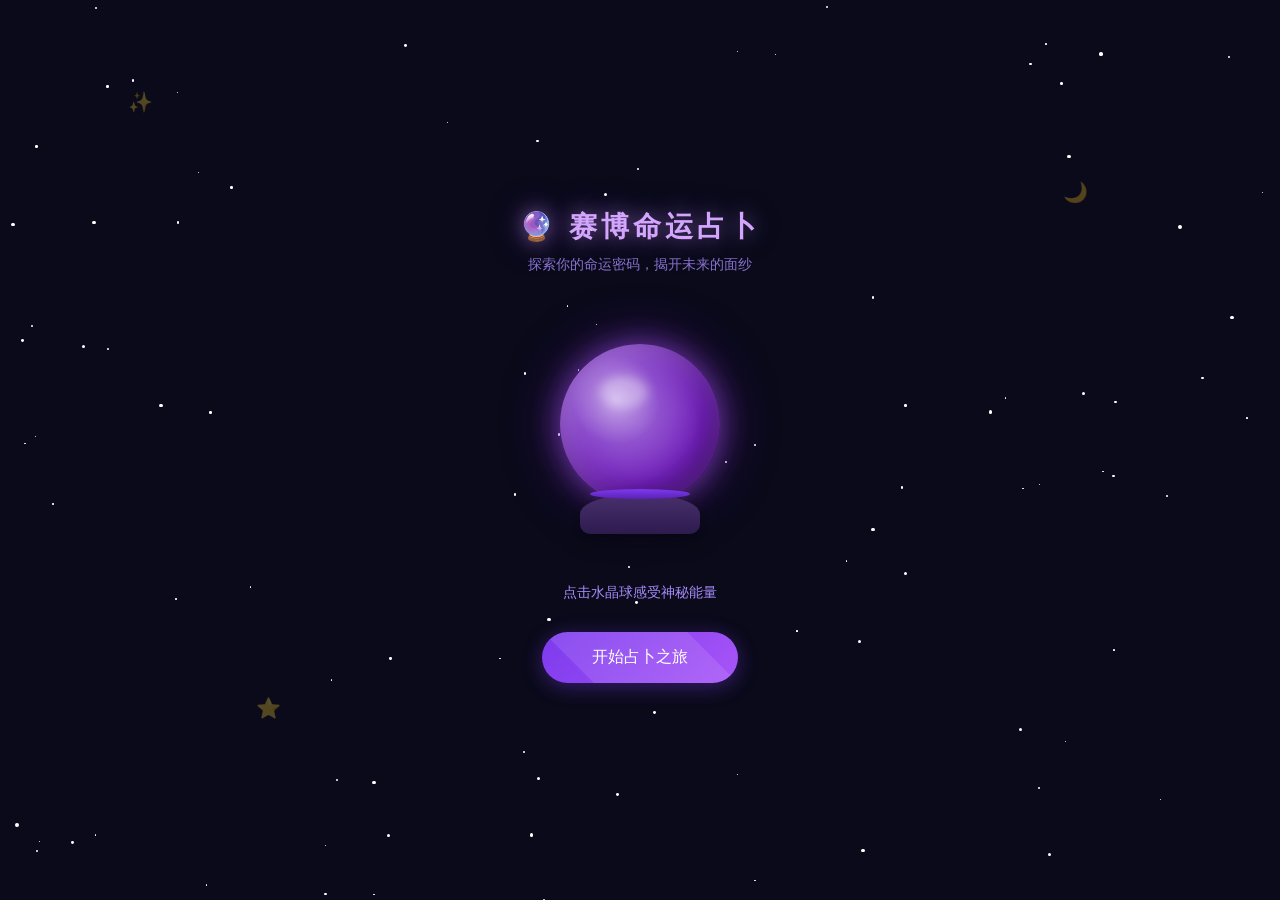
==== app.html @ 17d62764 "news.html重命名index.html，H5占卜改为app.html" ====
<!DOCTYPE html>
<html lang="zh-CN">
<head>
    <meta charset="UTF-8">
    <meta name="viewport" content="width=device-width, initial-scale=1.0, maximum-scale=1.0, user-scalable=no">
    <title>🔮 赛博命运占卜</title>
    <!-- 引入外部样式表 -->
    <link rel="stylesheet" href="css/style.css">
</head>
<body>

    <!-- ==================== 星空背景 ==================== -->
    <div class="stars" id="stars"></div>

    <!-- ==================== 加载遮罩层 ==================== -->
    <div class="loading" id="loading">
        <div class="spinner"></div>
        <div class="loading-text" id="loadingText">正在连接神秘力量...</div>
    </div>

    <!-- ==================== 第1页：欢迎页 ==================== -->
    <div class="page active" id="page1">
        <div class="decoration" style="top: 10%; left: 10%;">✨</div>
        <div class="decoration" style="top: 20%; right: 15%; animation-delay: 1s;">🌙</div>
        <div class="decoration" style="bottom: 20%; left: 20%; animation-delay: 2s;">⭐</div>

        <h1>🔮 赛博命运占卜</h1>
        <p class="subtitle">探索你的命运密码，揭开未来的面纱</p>

        <!-- 水晶球交互区域 -->
        <div class="crystal-ball-container" onclick="createParticles(event)">
            <div class="crystal-ball"></div>
            <div class="crystal-stand"></div>
        </div>

        <p style="color: #a78bfa; margin: 20px 0; font-size: 14px;">点击水晶球感受神秘能量</p>

        <button class="btn" onclick="goToPage(2)">开始占卜之旅</button>
    </div>

    <!-- ==================== 第2页：输入姓名 ==================== -->
    <div class="page" id="page2">
        <h2>告诉我你的名字</h2>
        <p class="subtitle">让星辰记住你的气息</p>

        <div style="font-size: 50px; margin: 20px 0;">🌟</div>

        <input type="text" class="input-field" id="userName" placeholder="输入你的名字..." maxlength="10">

        <button class="btn" onclick="saveName()">继续</button>
        <button class="btn btn-secondary" onclick="goToPage(1)">返回</button>
    </div>

    <!-- ==================== 第3页：选择星座 ==================== -->
    <div class="page" id="page3">
        <h2>选择你的星座</h2>
        <p class="subtitle">星辰会指引你的命运</p>

        <div class="zodiac-grid" id="zodiacGrid">
            <div class="zodiac-item" onclick="selectZodiac(this, '白羊座', '♈')">
                <span class="zodiac-emoji">♈</span>
                <span class="zodiac-name">白羊座</span>
            </div>
            <div class="zodiac-item" onclick="selectZodiac(this, '金牛座', '♉')">
                <span class="zodiac-emoji">♉</span>
                <span class="zodiac-name">金牛座</span>
            </div>
            <div class="zodiac-item" onclick="selectZodiac(this, '双子座', '♊')">
                <span class="zodiac-emoji">♊</span>
                <span class="zodiac-name">双子座</span>
            </div>
            <div class="zodiac-item" onclick="selectZodiac(this, '巨蟹座', '♋')">
                <span class="zodiac-emoji">♋</span>
                <span class="zodiac-name">巨蟹座</span>
            </div>
            <div class="zodiac-item" onclick="selectZodiac(this, '狮子座', '♌')">
                <span class="zodiac-emoji">♌</span>
                <span class="zodiac-name">狮子座</span>
            </div>
            <div class="zodiac-item" onclick="selectZodiac(this, '处女座', '♍')">
                <span class="zodiac-emoji">♍</span>
                <span class="zodiac-name">处女座</span>
            </div>
            <div class="zodiac-item" onclick="selectZodiac(this, '天秤座', '♎')">
                <span class="zodiac-emoji">♎</span>
                <span class="zodiac-name">天秤座</span>
            </div>
            <div class="zodiac-item" onclick="selectZodiac(this, '天蝎座', '♏')">
                <span class="zodiac-emoji">♏</span>
                <span class="zodiac-name">天蝎座</span>
            </div>
            <div class="zodiac-item" onclick="selectZodiac(this, '射手座', '♐')">
                <span class="zodiac-emoji">♐</span>
                <span class="zodiac-name">射手座</span>
            </div>
            <div class="zodiac-item" onclick="selectZodiac(this, '摩羯座', '♑')">
                <span class="zodiac-emoji">♑</span>
                <span class="zodiac-name">摩羯座</span>
            </div>
            <div class="zodiac-item" onclick="selectZodiac(this, '水瓶座', '♒')">
                <span class="zodiac-emoji">♒</span>
                <span class="zodiac-name">水瓶座</span>
            </div>
            <div class="zodiac-item" onclick="selectZodiac(this, '双鱼座', '♓')">
                <span class="zodiac-emoji">♓</span>
                <span class="zodiac-name">双鱼座</span>
            </div>
        </div>

        <button class="btn" onclick="confirmZodiac()">确认选择</button>
    </div>

    <!-- ==================== 第4页：性格测试 Q1 ==================== -->
    <div class="page" id="page4">
        <div class="progress-container">
            <div class="progress-bar" style="width: 25%"></div>
        </div>
        <h2>问题 1/4</h2>
        <p class="subtitle">深夜独自走在小路上，你看到了...</p>

        <div class="options-container">
            <div class="option-card" onclick="selectOption(this, 'A')">
                <span class="emoji">🌙</span>
                <span class="text">一轮散发着紫色光芒的神秘月亮</span>
            </div>
            <div class="option-card" onclick="selectOption(this, 'B')">
                <span class="emoji">🦉</span>
                <span class="text">一只会说话的紫色猫头鹰</span>
            </div>
            <div class="option-card" onclick="selectOption(this, 'C')">
                <span class="emoji">🚪</span>
                <span class="text">一扇散发着紫光的未知之门</span>
            </div>
            <div class="option-card" onclick="selectOption(this, 'D')">
                <span class="emoji">💎</span>
                <span class="text">地上闪烁着紫色光芒的水晶碎片</span>
            </div>
        </div>

        <button class="btn" onclick="nextQuestion(5)">下一题</button>
    </div>

    <!-- ==================== 第5页：性格测试 Q2 ==================== -->
    <div class="page" id="page5">
        <div class="progress-container">
            <div class="progress-bar" style="width: 50%"></div>
        </div>
        <h2>问题 2/4</h2>
        <p class="subtitle">如果你拥有一种魔法能力，你希望是...</p>

        <div class="options-container">
            <div class="option-card" onclick="selectOption(this, 'A')">
                <span class="emoji">🔮</span>
                <span class="text">预知未来的水晶球透视能力</span>
            </div>
            <div class="option-card" onclick="selectOption(this, 'B')">
                <span class="emoji">✨</span>
                <span class="text">操控星辰与命运的神秘力量</span>
            </div>
            <div class="option-card" onclick="selectOption(this, 'C')">
                <span class="emoji">🌌</span>
                <span class="text">穿越时空探索不同维度</span>
            </div>
            <div class="option-card" onclick="selectOption(this, 'D')">
                <span class="emoji">💜</span>
                <span class="text">感知他人内心深处的情感</span>
            </div>
        </div>

        <button class="btn" onclick="nextQuestion(6)">下一题</button>
    </div>

    <!-- ==================== 第6页：性格测试 Q3 ==================== -->
    <div class="page" id="page6">
        <div class="progress-container">
            <div class="progress-bar" style="width: 75%"></div>
        </div>
        <h2>问题 3/4</h2>
        <p class="subtitle">在神秘的魔法商店里，你会首先被什么吸引？</p>

        <div class="options-container">
            <div class="option-card" onclick="selectOption(this, 'A')">
                <span class="emoji">📜</span>
                <span class="text">古老的紫色魔法卷轴</span>
            </div>
            <div class="option-card" onclick="selectOption(this, 'B')">
                <span class="emoji">🧪</span>
                <span class="text">冒着紫色烟雾的神秘药水</span>
            </div>
            <div class="option-card" onclick="selectOption(this, 'C')">
                <span class="emoji">🔑</span>
                <span class="text">一把刻有紫色符文的钥匙</span>
            </div>
            <div class="option-card" onclick="selectOption(this, 'D')">
                <span class="emoji">🪞</span>
                <span class="text">一面边缘镶嵌紫水晶的魔镜</span>
            </div>
        </div>

        <button class="btn" onclick="nextQuestion(7)">下一题</button>
    </div>

    <!-- ==================== 第7页：性格测试 Q4 ==================== -->
    <div class="page" id="page7">
        <div class="progress-container">
            <div class="progress-bar" style="width: 100%"></div>
        </div>
        <h2>问题 4/4</h2>
        <p class="subtitle">当你感到迷茫时，你会...</p>

        <div class="options-container">
            <div class="option-card" onclick="selectOption(this, 'A')">
                <span class="emoji">🧘</span>
                <span class="text">在紫色月光下冥想寻找答案</span>
            </div>
            <div class="option-card" onclick="selectOption(this, 'B')">
                <span class="emoji">📖</span>
                <span class="text">翻阅古老的占星书籍</span>
            </div>
            <div class="option-card" onclick="selectOption(this, 'C')">
                <span class="emoji">🌟</span>
                <span class="text">仰望星空等待命运指引</span>
            </div>
            <div class="option-card" onclick="selectOption(this, 'D')">
                <span class="emoji">💫</span>
                <span class="text">跟随直觉踏上未知的旅程</span>
            </div>
        </div>

        <button class="btn" onclick="finishPersonality()">查看结果</button>
    </div>

    <!-- ==================== 第8页：塔罗牌选择 ==================== -->
    <div class="page" id="page8">
        <h2>抽取你的命运塔罗牌</h2>
        <p class="subtitle">选择一张与你产生共鸣的牌</p>

        <div class="tarot-container" id="tarotContainer">
            <div class="tarot-card" onclick="flipCard(this, '恋人', '💕', '爱情运势')">
                <div class="card-content">
                    <span class="card-emoji">💕</span>
                    <span class="card-name">恋人</span>
                </div>
            </div>
            <div class="tarot-card" onclick="flipCard(this, '星辰', '⭐', '事业运势')">
                <div class="card-content">
                    <span class="card-emoji">⭐</span>
                    <span class="card-name">星辰</span>
                </div>
            </div>
            <div class="tarot-card" onclick="flipCard(this, '月亮', '🌙', '财富运势')">
                <div class="card-content">
                    <span class="card-emoji">🌙</span>
                    <span class="card-name">月亮</span>
                </div>
            </div>
            <div class="tarot-card" onclick="flipCard(this, '太阳', '☀️', '健康运势')">
                <div class="card-content">
                    <span class="card-emoji">☀️</span>
                    <span class="card-name">太阳</span>
                </div>
            </div>
            <div class="tarot-card" onclick="flipCard(this, '命运之轮', '☸️', '综合运势')">
                <div class="card-content">
                    <span class="card-emoji">☸️</span>
                    <span class="card-name">命运之轮</span>
                </div>
            </div>
        </div>

        <p id="tarotHint" style="color: #a78bfa; margin: 15px 0;">点击任意一张牌揭开命运</p>
        <button class="btn" id="tarotBtn" onclick="goToPage(9)" style="display:none;">查看完整运势</button>
    </div>

    <!-- ==================== 第9页：符文选择 ==================== -->
    <div class="page" id="page9">
        <h2>选择你的守护符文</h2>
        <p class="subtitle">符文将揭示你隐藏的命运密码</p>

        <div class="rune-container" id="runeContainer">
            <div class="rune" onclick="selectRune(this, 'ᚠ')">ᚠ</div>
            <div class="rune" onclick="selectRune(this, 'ᚢ')">ᚢ</div>
            <div class="rune" onclick="selectRune(this, 'ᚦ')">ᚦ</div>
            <div class="rune" onclick="selectRune(this, 'ᚨ')">ᚨ</div>
            <div class="rune" onclick="selectRune(this, 'ᚱ')">ᚱ</div>
        </div>

        <!-- 符文含义提示区（选择后才显示） -->
        <div id="runeMeaning" style="margin: 20px 0; padding: 20px; background: rgba(30,20,60,0.8); border-radius: 15px; border: 1px solid #6b21a8; display: none; max-width: 300px;">
            <p style="color: #d8b4fe; font-size: 18px; margin-bottom: 10px;" id="runeTitle"></p>
            <p style="color: #a78bfa; font-size: 14px; line-height: 1.6;" id="runeDesc"></p>
        </div>

        <button class="btn" onclick="goToPage(10)">查看最终占卜结果</button>
    </div>

    <!-- ==================== 第10页：最终结果 ==================== -->
    <div class="page" id="page10">
        <h2>✨ 你的命运占卜书 ✨</h2>
        <p class="subtitle" id="resultSubtitle"></p>

        <div class="result-card">
            <!-- 性格类型 -->
            <div class="result-title" id="personalityTitle"></div>
            <div class="result-content" id="personalityContent"></div>

            <!-- 运势指数 -->
            <div style="margin: 20px 0; border-top: 1px solid #4c1d95; padding-top: 20px;">
                <div class="result-title">🔮 运势指数</div>

                <div class="fortune-bar">
                    <div class="fortune-label">
                        <span>💕 爱情运</span>
                        <span id="loveScore">85%</span>
                    </div>
                    <div class="fortune-track">
                        <div class="fortune-fill fortune-love" id="loveBar" style="width: 0%"></div>
                    </div>
                </div>

                <div class="fortune-bar">
                    <div class="fortune-label">
                        <span>💼 事业运</span>
                        <span id="careerScore">72%</span>
                    </div>
                    <div class="fortune-track">
                        <div class="fortune-fill fortune-career" id="careerBar" style="width: 0%"></div>
                    </div>
                </div>

                <div class="fortune-bar">
                    <div class="fortune-label">
                        <span>💰 财富运</span>
                        <span id="wealthScore">90%</span>
                    </div>
                    <div class="fortune-track">
                        <div class="fortune-fill fortune-wealth" id="wealthBar" style="width: 0%"></div>
                    </div>
                </div>

                <div class="fortune-bar">
                    <div class="fortune-label">
                        <span>🌟 健康运</span>
                        <span id="healthScore">78%</span>
                    </div>
                    <div class="fortune-track">
                        <div class="fortune-fill fortune-health" id="healthBar" style="width: 0%"></div>
                    </div>
                </div>
            </div>

            <!-- 塔罗牌解读 -->
            <div style="margin-top: 20px; border-top: 1px solid #4c1d95; padding-top: 20px;">
                <div class="result-title" id="tarotTitle"></div>
                <div class="result-content" id="tarotResult"></div>
            </div>

            <!-- 符文解读 -->
            <div style="margin-top: 20px; border-top: 1px solid #4c1d95; padding-top: 20px;">
                <div class="result-title" id="runeResultTitle"></div>
                <div class="result-content" id="runeResult"></div>
            </div>

            <!-- 幸运信息 -->
            <div class="result-stars" id="luckyStars"></div>
            <div class="result-content" id="luckyInfo"></div>
        </div>

        <button class="btn share-btn" onclick="shareResult()">📤 分享我的运势</button>
        <button class="btn btn-secondary" onclick="restart()">🔄 重新占卜</button>
    </div>

    <!-- 引入外部 JavaScript -->
    <script src="js/app.js"></script>
</body>
</html>
---- css/style.css ----
﻿/* ============================================================
 *  神秘命运占卜 - 样式表
 *  按组件分组，便于查找和维护
 * ============================================================ */

/* ==================== 1. 全局重置 ==================== */
* {
    margin: 0;
    padding: 0;
    box-sizing: border-box;
    -webkit-tap-highlight-color: transparent; /* 移除移动端点击高亮 */
}

body {
    font-family: 'PingFang SC', 'Microsoft YaHei', sans-serif;
    background: #0a0a1a;
    color: #e0d5f0;
    overflow-x: hidden;
    min-height: 100vh;
}

/* ==================== 2. 星空背景 ==================== */
.stars {
    position: fixed;
    top: 0;
    left: 0;
    width: 100%;
    height: 100%;
    pointer-events: none;  /* 星空不阻挡下方元素点击 */
    z-index: 0;
}

.star {
    position: absolute;
    width: 2px;
    height: 2px;
    background: #fff;
    border-radius: 50%;
    animation: twinkle 2s infinite;
}

@keyframes twinkle {
    0%, 100% { opacity: 0.3; transform: scale(1); }
    50% { opacity: 1; transform: scale(1.5); }
}

/* ==================== 3. 页面容器 ==================== */
.page {
    display: none;
    position: relative;
    z-index: 1;
    min-height: 100vh;
    padding: 20px;
    flex-direction: column;
    align-items: center;
    justify-content: center;
    text-align: center;
}

/* 只有带 .active 的页面才显示 */
.page.active {
    display: flex;
}

/* ==================== 4. 标题 ==================== */
h1 {
    font-size: 28px;
    color: #d4a5ff;
    text-shadow: 0 0 20px rgba(212, 165, 255, 0.5), 0 0 40px rgba(138, 43, 226, 0.3);
    margin-bottom: 10px;
    letter-spacing: 4px;
}

h2 {
    font-size: 22px;
    color: #c084fc;
    margin-bottom: 20px;
    text-shadow: 0 0 15px rgba(192, 132, 252, 0.4);
}

.subtitle {
    color: #a78bfa;
    font-size: 14px;
    margin-bottom: 30px;
    opacity: 0.8;
}

/* ==================== 5. 水晶球 ==================== */
.crystal-ball-container {
    position: relative;
    width: 200px;
    height: 200px;
    margin: 30px auto;
    cursor: pointer;
}

/* 球体：多层径向渐变模拟玻璃质感 */
.crystal-ball {
    width: 160px;
    height: 160px;
    background: radial-gradient(circle at 35% 35%,
        rgba(216, 180, 254, 0.9) 0%,
        rgba(168, 85, 247, 0.8) 30%,
        rgba(126, 34, 206, 0.9) 60%,
        rgba(88, 28, 135, 1) 100%);
    border-radius: 50%;
    position: absolute;
    top: 10px;
    left: 20px;
    box-shadow:
        0 0 30px rgba(168, 85, 247, 0.6),
        0 0 60px rgba(126, 34, 206, 0.4),
        inset -10px -10px 30px rgba(0, 0, 0, 0.3),
        inset 10px 10px 30px rgba(255, 255, 255, 0.2);
    animation: float 3s ease-in-out infinite;
    overflow: hidden;
}

/* 高光反射 */
.crystal-ball::before {
    content: '';
    position: absolute;
    top: 20%;
    left: 25%;
    width: 30%;
    height: 20%;
    background: rgba(255, 255, 255, 0.3);
    border-radius: 50%;
    filter: blur(5px);
}

/* 内部雾气效果 */
.crystal-ball::after {
    content: '';
    position: absolute;
    top: 50%;
    left: 50%;
    width: 80%;
    height: 80%;
    background: radial-gradient(circle, rgba(255,255,255,0.1) 0%, transparent 70%);
    transform: translate(-50%, -50%);
    animation: mist 4s ease-in-out infinite;
}

@keyframes float {
    0%, 100% { transform: translateY(0); }
    50% { transform: translateY(-15px); }
}

@keyframes mist {
    0%, 100% { opacity: 0.3; transform: translate(-50%, -50%) scale(1); }
    50% { opacity: 0.7; transform: translate(-50%, -50%) scale(1.2); }
}

/* 底座 */
.crystal-stand {
    position: absolute;
    bottom: 0;
    left: 50%;
    transform: translateX(-50%);
    width: 120px;
    height: 40px;
    background: linear-gradient(to bottom, #4a306d, #2d1b4e);
    border-radius: 50% 50% 10px 10px;
    box-shadow: 0 5px 20px rgba(0, 0, 0, 0.5);
}

.crystal-stand::before {
    content: '';
    position: absolute;
    top: -5px;
    left: 10px;
    right: 10px;
    height: 10px;
    background: linear-gradient(to bottom, #7c3aed, #5b21b6);
    border-radius: 50%;
}

/* ==================== 6. 魔法粒子 ==================== */
.magic-particle {
    position: absolute;
    width: 4px;
    height: 4px;
    background: #d8b4fe;
    border-radius: 50%;
    pointer-events: none;  /* 粒子不响应鼠标事件 */
    animation: particle-rise 2s ease-out forwards;
}

@keyframes particle-rise {
    0% { opacity: 1; transform: translateY(0) scale(1); }
    100% { opacity: 0; transform: translateY(-100px) scale(0); }
}

/* ==================== 7. 按钮 ==================== */
.btn {
    background: linear-gradient(135deg, #7c3aed 0%, #a855f7 100%);
    color: white;
    border: none;
    padding: 15px 50px;
    font-size: 16px;
    border-radius: 30px;
    cursor: pointer;
    margin: 10px;
    box-shadow: 0 4px 20px rgba(124, 58, 237, 0.4);
    transition: all 0.3s;
    position: relative;
    overflow: hidden;
    font-family: inherit;
}

.btn:hover {
    transform: translateY(-2px);
    box-shadow: 0 6px 30px rgba(124, 58, 237, 0.6);
}

.btn:active {
    transform: translateY(0);
}

/* 按钮光泽扫过效果 */
.btn::after {
    content: '';
    position: absolute;
    top: -50%;
    left: -50%;
    width: 200%;
    height: 200%;
    background: rgba(255, 255, 255, 0.1);
    transform: rotate(45deg);
    transition: all 0.5s;
}

.btn:hover::after {
    left: 100%;
}

/* 次要按钮（幽灵按钮风格） */
.btn-secondary {
    background: transparent;
    border: 2px solid #7c3aed;
    color: #c084fc;
}

.btn-secondary:hover {
    background: rgba(124, 58, 237, 0.2);
}

/* 分享按钮 */
.share-btn {
    background: linear-gradient(135deg, #ec4899, #a855f7);
    margin-top: 20px;
}

/* ==================== 8. 输入框 ==================== */
.input-field {
    background: rgba(30, 20, 60, 0.8);
    border: 2px solid #5b21b6;
    color: #e0d5f0;
    padding: 15px 20px;
    font-size: 16px;
    border-radius: 15px;
    width: 80%;
    max-width: 300px;
    margin: 10px 0;
    outline: none;
    transition: all 0.3s;
    font-family: inherit;
}

.input-field:focus {
    border-color: #a855f7;
    box-shadow: 0 0 20px rgba(168, 85, 247, 0.3);
}

.input-field::placeholder {
    color: #6b5b95;
}

/* ==================== 9. 选项卡片 ==================== */
.options-container {
    display: flex;
    flex-direction: column;
    gap: 12px;
    width: 100%;
    max-width: 350px;
    margin: 20px 0;
}

.option-card {
    background: linear-gradient(135deg, rgba(30, 20, 60, 0.9) 0%, rgba(50, 30, 90, 0.9) 100%);
    border: 2px solid #4c1d95;
    border-radius: 15px;
    padding: 18px 20px;
    cursor: pointer;
    transition: all 0.3s;
    text-align: left;
    position: relative;
    overflow: hidden;
}

.option-card:hover {
    border-color: #a855f7;
    transform: translateX(5px);
    box-shadow: 0 5px 20px rgba(168, 85, 247, 0.3);
}

.option-card.selected {
    border-color: #d8b4fe;
    background: linear-gradient(135deg, rgba(60, 30, 100, 0.9) 0%, rgba(80, 40, 130, 0.9) 100%);
    box-shadow: 0 0 25px rgba(216, 180, 254, 0.4);
}

.option-card .emoji {
    font-size: 24px;
    margin-right: 10px;
    vertical-align: middle;
}

.option-card .text {
    font-size: 15px;
    color: #ddd6fe;
}

/* ==================== 10. 塔罗牌 ==================== */
.tarot-container {
    display: flex;
    justify-content: center;
    gap: 15px;
    margin: 30px 0;
    flex-wrap: wrap;  /* 小屏幕自动换行 */
}

/* 牌的背面（未翻开） */
.tarot-card {
    width: 100px;
    height: 160px;
    background: linear-gradient(135deg, #2d1b4e 0%, #1e1b4b 100%);
    border: 2px solid #6b21a8;
    border-radius: 10px;
    display: flex;
    align-items: center;
    justify-content: center;
    cursor: pointer;
    transition: all 0.4s;
    position: relative;
    overflow: hidden;
    box-shadow: 0 5px 15px rgba(0, 0, 0, 0.4);
}

/* 背面的星星装饰 */
.tarot-card::before {
    content: '✦';
    font-size: 30px;
    color: #7c3aed;
    opacity: 0.5;
}

.tarot-card:hover {
    transform: translateY(-10px) rotateY(10deg);
    border-color: #d8b4fe;
    box-shadow: 0 10px 30px rgba(168, 85, 247, 0.5);
}

/* 翻开后的状态 */
.tarot-card.flipped {
    background: linear-gradient(135deg, #4c1d95 0%, #6b21a8 100%);
    border-color: #d8b4fe;
}

.tarot-card.flipped::before {
    display: none;  /* 隐藏背面图案 */
}

/* 牌面内容默认隐藏，翻开后显示 */
.tarot-card .card-content {
    display: none;
    flex-direction: column;
    align-items: center;
    padding: 10px;
}

.tarot-card.flipped .card-content {
    display: flex;
}

.tarot-card .card-emoji {
    font-size: 36px;
    margin-bottom: 5px;
}

.tarot-card .card-name {
    font-size: 12px;
    color: #e9d5ff;
    text-align: center;
}

/* ==================== 11. 进度条 ==================== */
.progress-container {
    width: 80%;
    max-width: 300px;
    height: 8px;
    background: rgba(30, 20, 60, 0.8);
    border-radius: 4px;
    margin: 20px auto;
    overflow: hidden;
    border: 1px solid #4c1d95;
}

.progress-bar {
    height: 100%;
    background: linear-gradient(90deg, #7c3aed, #d8b4fe);
    border-radius: 4px;
    transition: width 0.5s ease;
    box-shadow: 0 0 10px rgba(168, 85, 247, 0.5);
}

/* ==================== 12. 结果卡片 ==================== */
.result-card {
    background: linear-gradient(135deg, rgba(30, 20, 60, 0.95) 0%, rgba(50, 30, 90, 0.95) 100%);
    border: 2px solid #7c3aed;
    border-radius: 20px;
    padding: 30px;
    max-width: 350px;
    width: 90%;
    margin: 20px auto;
    box-shadow: 0 10px 40px rgba(124, 58, 237, 0.3);
    position: relative;
    overflow: hidden;
}

/* 旋转光晕背景 */
.result-card::before {
    content: '';
    position: absolute;
    top: -50%;
    left: -50%;
    width: 200%;
    height: 200%;
    background: radial-gradient(circle, rgba(168, 85, 247, 0.1) 0%, transparent 70%);
    animation: rotate 10s linear infinite;
}

@keyframes rotate {
    from { transform: rotate(0deg); }
    to { transform: rotate(360deg); }
}

.result-title {
    font-size: 20px;
    color: #d8b4fe;
    margin-bottom: 15px;
    position: relative;
    z-index: 1;  /* 确保文字在光晕之上 */
}

.result-content {
    color: #c4b5fd;
    line-height: 1.8;
    font-size: 14px;
    position: relative;
    z-index: 1;
}

.result-stars {
    font-size: 24px;
    margin: 15px 0;
    position: relative;
    z-index: 1;
}

/* ==================== 13. 运势条 ==================== */
.fortune-bar {
    margin: 15px 0;
    text-align: left;
    position: relative;
    z-index: 1;
}

.fortune-label {
    display: flex;
    justify-content: space-between;
    margin-bottom: 5px;
    font-size: 13px;
    color: #a78bfa;
}

.fortune-track {
    height: 10px;
    background: rgba(30, 20, 60, 0.8);
    border-radius: 5px;
    overflow: hidden;
    border: 1px solid #4c1d95;
}

.fortune-fill {
    height: 100%;
    border-radius: 5px;
    transition: width 1.5s ease;  /* 动画填充效果 */
}

/* 各类运势颜色 */
.fortune-love { background: linear-gradient(90deg, #ec4899, #f472b6); }
.fortune-career { background: linear-gradient(90deg, #3b82f6, #60a5fa); }
.fortune-wealth { background: linear-gradient(90deg, #f59e0b, #fbbf24); }
.fortune-health { background: linear-gradient(90deg, #10b981, #34d399); }

/* ==================== 14. 加载动画 ==================== */
.loading {
    display: none;
    position: fixed;
    top: 0;
    left: 0;
    width: 100%;
    height: 100%;
    background: rgba(10, 10, 26, 0.95);
    z-index: 100;  /* 在所有内容之上 */
    flex-direction: column;
    align-items: center;
    justify-content: center;
}

.loading.active {
    display: flex;
}

.loading-text {
    color: #d8b4fe;
    font-size: 18px;
    margin-top: 20px;
    animation: pulse 1.5s infinite;
}

@keyframes pulse {
    0%, 100% { opacity: 0.5; }
    50% { opacity: 1; }
}

/* 旋转加载圈 */
.spinner {
    width: 60px;
    height: 60px;
    border: 3px solid rgba(124, 58, 237, 0.3);
    border-top-color: #d8b4fe;
    border-radius: 50%;
    animation: spin 1s linear infinite;
}

@keyframes spin {
    to { transform: rotate(360deg); }
}

/* ==================== 15. 星座选择网格 ==================== */
.zodiac-grid {
    display: grid;
    grid-template-columns: repeat(3, 1fr);  /* 3列布局 */
    gap: 10px;
    max-width: 320px;
    margin: 20px auto;
}

.zodiac-item {
    background: rgba(30, 20, 60, 0.8);
    border: 2px solid #4c1d95;
    border-radius: 15px;
    padding: 15px 5px;
    cursor: pointer;
    transition: all 0.3s;
    text-align: center;
}

.zodiac-item:hover, .zodiac-item.selected {
    border-color: #a855f7;
    background: rgba(60, 30, 100, 0.9);
    transform: scale(1.05);
    box-shadow: 0 5px 20px rgba(168, 85, 247, 0.3);
}

.zodiac-item .zodiac-emoji {
    font-size: 28px;
    display: block;
    margin-bottom: 5px;
}

.zodiac-item .zodiac-name {
    font-size: 12px;
    color: #c4b5fd;
}

/* ==================== 16. 符文 ==================== */
.rune-container {
    display: flex;
    justify-content: center;
    gap: 20px;
    margin: 30px 0;
}

.rune {
    width: 60px;
    height: 60px;
    background: rgba(30, 20, 60, 0.9);
    border: 2px solid #6b21a8;
    border-radius: 10px;
    display: flex;
    align-items: center;
    justify-content: center;
    font-size: 28px;
    cursor: pointer;
    transition: all 0.3s;
    color: #a78bfa;
}

.rune:hover {
    border-color: #d8b4fe;
    box-shadow: 0 0 20px rgba(216, 180, 254, 0.4);
    transform: scale(1.1);
}

.rune.selected {
    background: rgba(124, 58, 237, 0.3);
    border-color: #d8b4fe;
    color: #fff;
}

/* ==================== 17. 装饰元素 ==================== */
.decoration {
    position: absolute;
    font-size: 20px;
    opacity: 0.3;
    animation: float-decoration 4s ease-in-out infinite;
}

@keyframes float-decoration {
    0%, 100% { transform: translateY(0) rotate(0deg); }
    50% { transform: translateY(-20px) rotate(10deg); }
}

/* ==================== 18. 响应式适配 ==================== */
@media (max-width: 400px) {
    h1 { font-size: 24px; }
    h2 { font-size: 18px; }
    .crystal-ball-container { width: 160px; height: 160px; }
    .crystal-ball { width: 130px; height: 130px; }
    .tarot-card { width: 85px; height: 140px; }
}

/* ==================== 隐藏滚动条 ==================== */
html { scrollbar-width: none; -ms-overflow-style: none; }
html::-webkit-scrollbar { display: none; width: 0; height: 0; }
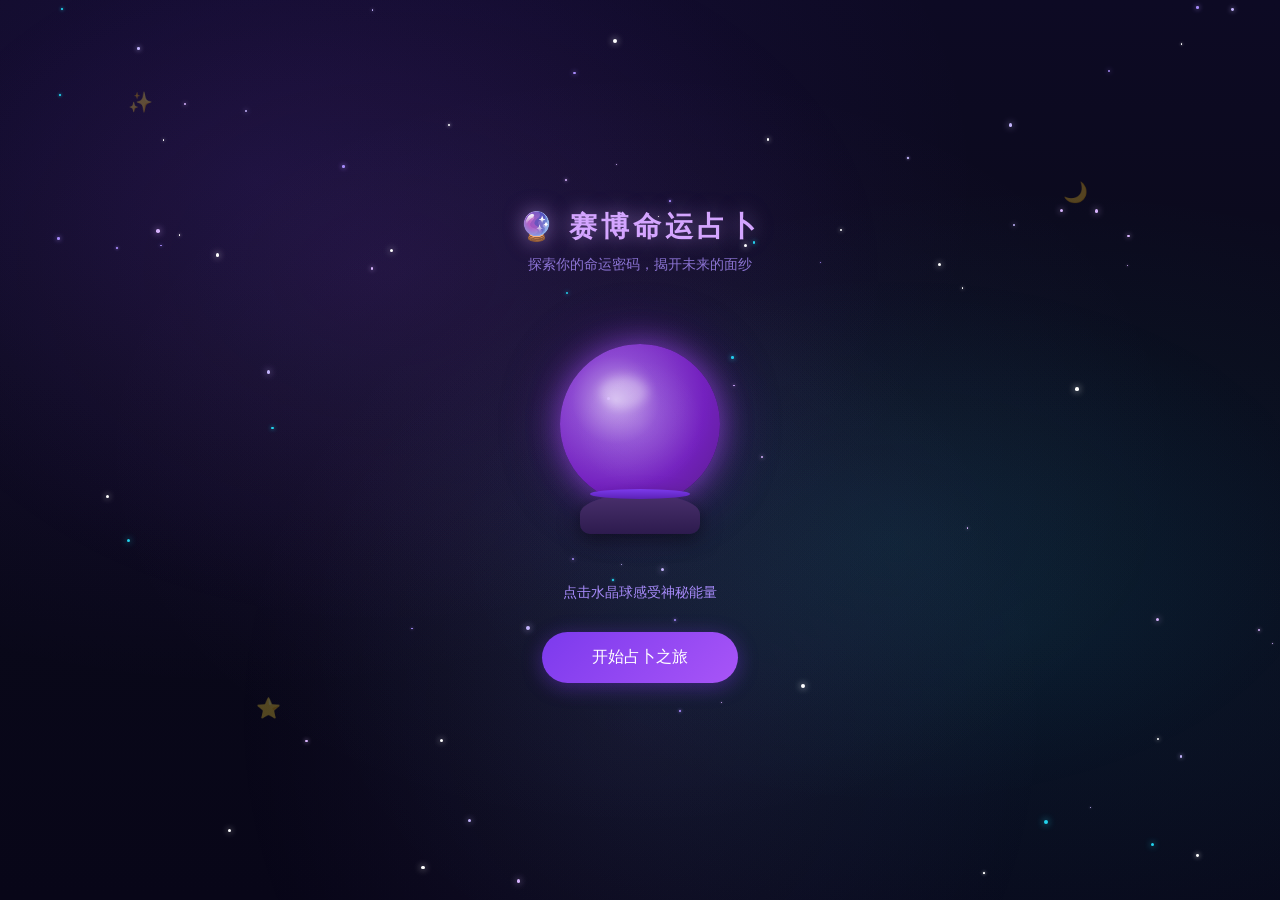
==== commit 9399b851: "完整H5数据新闻网站：AI算命主题，含6章内容+赛博占卜APP交互" ====
--- a/app.html
+++ b/app.html
@@ -2,375 +2,525 @@
 <html lang="zh-CN">
 <head>
     <meta charset="UTF-8">
-    <meta name="viewport" content="width=device-width, initial-scale=1.0, maximum-scale=1.0, user-scalable=no">
+    <meta name="viewport" content="width=device-width, initial-scale=1.0">
     <title>🔮 赛博命运占卜</title>
-    <!-- 引入外部样式表 -->
-    <link rel="stylesheet" href="css/style.css">
+    <style>
+        *{margin:0;padding:0;box-sizing:border-box;}
+        html,body{width:100%;height:100%;}
+        body{
+            font-family:-apple-system,'PingFang SC','Microsoft YaHei',sans-serif;
+            background:
+                radial-gradient(ellipse at 20% 20%, rgba(124,58,237,0.12) 0%, transparent 50%),
+                radial-gradient(ellipse at 80% 70%, rgba(34,211,238,0.08) 0%, transparent 50%),
+                radial-gradient(ellipse at 50% 50%, rgba(167,139,250,0.06) 0%, transparent 60%),
+                linear-gradient(180deg, #0d0a24 0%, #0a0a1a 40%, #080618 100%);
+            color:#e0d5f0;
+            position:relative;
+        }
+        /* 星云光晕 */
+        body::before{
+            content:'';position:fixed;top:0;left:0;width:100%;height:100%;
+            background:
+                radial-gradient(ellipse at 30% 30%, rgba(168,85,247,0.08) 0%, transparent 40%),
+                radial-gradient(ellipse at 70% 60%, rgba(34,211,238,0.06) 0%, transparent 35%),
+                radial-gradient(ellipse at 50% 80%, rgba(167,139,250,0.07) 0%, transparent 45%);
+            pointer-events:none;z-index:0;
+        }
+        /* 星空 */
+        .stars{position:fixed;top:0;left:0;width:100%;height:100%;pointer-events:none;z-index:0;}
+        .star{position:absolute;border-radius:50%;animation:twinkle 2s infinite;}
+        @keyframes twinkle{0%,100%{opacity:0.3;transform:scale(1);}50%{opacity:1;transform:scale(1.5);}}
+        /* 页面 */
+        .page{display:none;position:fixed;top:0;left:0;width:100%;height:100%;z-index:1;flex-direction:column;align-items:center;justify-content:center;text-align:center;padding:20px;overflow-y:auto;}
+        .page.active{display:flex;}
+        /* 标题 */
+        h1{font-size:28px;color:#d4a5ff;text-shadow:0 0 20px rgba(212,165,255,0.5);margin-bottom:10px;letter-spacing:4px;}
+        h2{font-size:22px;color:#c084fc;margin-bottom:20px;text-shadow:0 0 15px rgba(192,132,252,0.4);}
+        .subtitle{color:#a78bfa;font-size:14px;margin-bottom:30px;opacity:0.8;}
+        /* 水晶球 */
+        .crystal-ball-container{position:relative;width:200px;height:200px;margin:30px auto;cursor:pointer;}
+        .crystal-ball{width:160px;height:160px;background:radial-gradient(circle at 35% 35%,rgba(216,180,254,0.9) 0%,rgba(168,85,247,0.8) 30%,rgba(126,34,206,0.9) 60%,rgba(88,28,135,1) 100%);border-radius:50%;position:absolute;top:10px;left:20px;box-shadow:0 0 30px rgba(168,85,247,0.6),0 0 60px rgba(126,34,206,0.4);animation:float 3s ease-in-out infinite;overflow:hidden;}
+        .crystal-ball::before{content:'';position:absolute;top:20%;left:25%;width:30%;height:20%;background:rgba(255,255,255,0.3);border-radius:50%;filter:blur(5px);}
+        .crystal-ball::after{content:'';position:absolute;top:50%;left:50%;width:80%;height:80%;background:radial-gradient(circle,rgba(255,255,255,0.1) 0%,transparent 70%);transform:translate(-50%,-50%);animation:mist 4s ease-in-out infinite;}
+        @keyframes float{0%,100%{transform:translateY(0);}50%{transform:translateY(-15px);}}
+        @keyframes mist{0%,100%{opacity:0.3;transform:translate(-50%,-50%) scale(1);}50%{opacity:0.7;transform:translate(-50%,-50%) scale(1.2);}}
+        .crystal-stand{position:absolute;bottom:0;left:50%;transform:translateX(-50%);width:120px;height:40px;background:linear-gradient(to bottom,#4a306d,#2d1b4e);border-radius:50% 50% 10px 10px;box-shadow:0 5px 20px rgba(0,0,0,0.5);}
+        .crystal-stand::before{content:'';position:absolute;top:-5px;left:10px;right:10px;height:10px;background:linear-gradient(to bottom,#7c3aed,#5b21b6);border-radius:50%;}
+        /* 粒子 */
+        .magic-particle{position:absolute;width:4px;height:4px;background:#d8b4fe;border-radius:50%;pointer-events:none;animation:particle-rise 2s ease-out forwards;}
+        @keyframes particle-rise{0%{opacity:1;transform:translateY(0) scale(1);}100%{opacity:0;transform:translateY(-100px) scale(0);}}
+        /* 按钮 */
+        .btn{display:inline-block;background:linear-gradient(135deg,#7c3aed,#a855f7);color:#fff;border:none;padding:15px 50px;font-size:16px;border-radius:30px;cursor:pointer;margin:10px;box-shadow:0 4px 20px rgba(124,58,237,0.4);transition:all 0.3s;font-family:inherit;text-decoration:none;}
+        .btn:hover{transform:translateY(-2px);box-shadow:0 6px 30px rgba(124,58,237,0.6);}
+        .btn:active{transform:translateY(0);}
+        .btn-secondary{background:transparent;border:2px solid #7c3aed;color:#c084fc;}
+        .btn-secondary:hover{background:rgba(124,58,237,0.2);}
+        .share-btn{background:linear-gradient(135deg,#ec4899,#a855f7);margin-top:20px;}
+        /* 输入框 */
+        .input-field{background:rgba(30,20,60,0.8);border:2px solid #5b21b6;color:#e0d5f0;padding:15px 20px;font-size:16px;border-radius:15px;width:80%;max-width:300px;margin:10px 0;outline:none;transition:all 0.3s;font-family:inherit;}
+        .input-field:focus{border-color:#a855f7;box-shadow:0 0 20px rgba(168,85,247,0.3);}
+        .input-field::placeholder{color:#6b5b95;}
+        /* 选项卡片 */
+        .options-container{display:flex;flex-direction:column;gap:12px;width:100%;max-width:350px;margin:20px 0;}
+        .option-card{background:linear-gradient(135deg,rgba(30,20,60,0.9),rgba(50,30,90,0.9));border:2px solid #4c1d95;border-radius:15px;padding:18px 20px;cursor:pointer;transition:all 0.3s;text-align:left;}
+        .option-card:hover{border-color:#a855f7;transform:translateX(5px);box-shadow:0 5px 20px rgba(168,85,247,0.3);}
+        .option-card.selected{border-color:#d8b4fe;background:linear-gradient(135deg,rgba(60,30,100,0.9),rgba(80,40,130,0.9));box-shadow:0 0 25px rgba(216,180,254,0.4);}
+        .option-card .emoji{font-size:24px;margin-right:10px;vertical-align:middle;}
+        .option-card .text{font-size:15px;color:#ddd6fe;}
+        /* 塔罗牌 */
+        .tarot-container{display:flex;justify-content:center;gap:15px;margin:30px 0;flex-wrap:wrap;}
+        .tarot-card{width:100px;height:160px;background:linear-gradient(135deg,#2d1b4e,#1e1b4b);border:2px solid #6b21a8;border-radius:10px;display:flex;align-items:center;justify-content:center;cursor:pointer;transition:all 0.4s;position:relative;box-shadow:0 5px 15px rgba(0,0,0,0.4);}
+        .tarot-card::before{content:'✦';font-size:30px;color:#7c3aed;opacity:0.5;}
+        .tarot-card:hover{transform:translateY(-10px);border-color:#d8b4fe;box-shadow:0 10px 30px rgba(168,85,247,0.5);}
+        .tarot-card.flipped{background:linear-gradient(135deg,#4c1d95,#6b21a8);border-color:#d8b4fe;}
+        .tarot-card.flipped::before{display:none;}
+        .tarot-card .card-content{display:none;flex-direction:column;align-items:center;padding:10px;}
+        .tarot-card.flipped .card-content{display:flex;}
+        .tarot-card .card-emoji{font-size:36px;margin-bottom:5px;}
+        .tarot-card .card-name{font-size:12px;color:#e9d5ff;text-align:center;}
+        /* 进度条 */
+        .progress-container{width:80%;max-width:300px;height:8px;background:rgba(30,20,60,0.8);border-radius:4px;margin:20px auto;overflow:hidden;border:1px solid #4c1d95;}
+        .progress-bar{height:100%;background:linear-gradient(90deg,#7c3aed,#d8b4fe);border-radius:4px;transition:width 0.5s ease;}
+        /* 结果卡片 */
+        .result-card{background:linear-gradient(135deg,rgba(30,20,60,0.95),rgba(50,30,90,0.95));border:2px solid #7c3aed;border-radius:20px;padding:30px;max-width:350px;width:90%;margin:20px auto;box-shadow:0 10px 40px rgba(124,58,237,0.3);position:relative;overflow:hidden;}
+        .result-card::before{content:'';position:absolute;top:-50%;left:-50%;width:200%;height:200%;background:radial-gradient(circle,rgba(168,85,247,0.1) 0%,transparent 70%);animation:rotate 10s linear infinite;}
+        @keyframes rotate{from{transform:rotate(0deg);}to{transform:rotate(360deg);}}
+        .result-title{font-size:20px;color:#d8b4fe;margin-bottom:15px;position:relative;z-index:1;}
+        .result-content{color:#c4b5fd;line-height:1.8;font-size:14px;position:relative;z-index:1;}
+        .result-stars{font-size:24px;margin:15px 0;position:relative;z-index:1;}
+        /* 运势条 */
+        .fortune-bar{margin:15px 0;text-align:left;position:relative;z-index:1;}
+        .fortune-label{display:flex;justify-content:space-between;margin-bottom:5px;font-size:13px;color:#a78bfa;}
+        .fortune-track{height:10px;background:rgba(30,20,60,0.8);border-radius:5px;overflow:hidden;border:1px solid #4c1d95;}
+        .fortune-fill{height:100%;border-radius:5px;transition:width 1.5s ease;}
+        .fortune-love{background:linear-gradient(90deg,#ec4899,#f472b6);}
+        .fortune-career{background:linear-gradient(90deg,#3b82f6,#60a5fa);}
+        .fortune-wealth{background:linear-gradient(90deg,#f59e0b,#fbbf24);}
+        .fortune-health{background:linear-gradient(90deg,#10b981,#34d399);}
+        /* 加载 */
+        .loading{display:none;position:fixed;top:0;left:0;width:100%;height:100%;background:rgba(10,10,26,0.95);z-index:100;flex-direction:column;align-items:center;justify-content:center;}
+        .loading.active{display:flex;}
+        .loading-text{color:#d8b4fe;font-size:18px;margin-top:20px;animation:pulse 1.5s infinite;}
+        @keyframes pulse{0%,100%{opacity:0.5;}50%{opacity:1;}}
+        .spinner{width:60px;height:60px;border:3px solid rgba(124,58,237,0.3);border-top-color:#d8b4fe;border-radius:50%;animation:spin 1s linear infinite;}
+        @keyframes spin{to{transform:rotate(360deg);}}
+        /* 星座 */
+        .zodiac-grid{display:grid;grid-template-columns:repeat(3,1fr);gap:10px;max-width:320px;margin:20px auto;}
+        .zodiac-item{background:rgba(30,20,60,0.8);border:2px solid #4c1d95;border-radius:15px;padding:15px 5px;cursor:pointer;transition:all 0.3s;text-align:center;}
+        .zodiac-item:hover,.zodiac-item.selected{border-color:#a855f7;background:rgba(60,30,100,0.9);transform:scale(1.05);box-shadow:0 5px 20px rgba(168,85,247,0.3);}
+        .zodiac-item .zodiac-emoji{font-size:28px;display:block;margin-bottom:5px;}
+        .zodiac-item .zodiac-name{font-size:12px;color:#c4b5fd;}
+        /* 符文 */
+        .rune-container{display:flex;justify-content:center;gap:20px;margin:30px 0;}
+        .rune{width:60px;height:60px;background:rgba(30,20,60,0.9);border:2px solid #6b21a8;border-radius:10px;display:flex;align-items:center;justify-content:center;font-size:28px;cursor:pointer;transition:all 0.3s;color:#a78bfa;}
+        .rune:hover{border-color:#d8b4fe;box-shadow:0 0 20px rgba(216,180,254,0.4);transform:scale(1.1);}
+        .rune.selected{background:rgba(124,58,237,0.3);border-color:#d8b4fe;color:#fff;}
+        /* 装饰 */
+        .decoration{position:absolute;font-size:20px;opacity:0.3;animation:float-decoration 4s ease-in-out infinite;pointer-events:none;}
+        @keyframes float-decoration{0%,100%{transform:translateY(0) rotate(0deg);}50%{transform:translateY(-20px) rotate(10deg);}}
+    </style>
 </head>
 <body>
 
-    <!-- ==================== 星空背景 ==================== -->
     <div class="stars" id="stars"></div>
 
-    <!-- ==================== 加载遮罩层 ==================== -->
     <div class="loading" id="loading">
         <div class="spinner"></div>
         <div class="loading-text" id="loadingText">正在连接神秘力量...</div>
     </div>
 
-    <!-- ==================== 第1页：欢迎页 ==================== -->
+    <!-- ====== 第1页：欢迎页 ====== -->
     <div class="page active" id="page1">
-        <div class="decoration" style="top: 10%; left: 10%;">✨</div>
-        <div class="decoration" style="top: 20%; right: 15%; animation-delay: 1s;">🌙</div>
-        <div class="decoration" style="bottom: 20%; left: 20%; animation-delay: 2s;">⭐</div>
-
+        <div class="decoration" style="top:10%;left:10%;">✨</div>
+        <div class="decoration" style="top:20%;right:15%;animation-delay:1s;">🌙</div>
+        <div class="decoration" style="bottom:20%;left:20%;animation-delay:2s;">⭐</div>
         <h1>🔮 赛博命运占卜</h1>
         <p class="subtitle">探索你的命运密码，揭开未来的面纱</p>
-
-        <!-- 水晶球交互区域 -->
         <div class="crystal-ball-container" onclick="createParticles(event)">
             <div class="crystal-ball"></div>
             <div class="crystal-stand"></div>
         </div>
-
-        <p style="color: #a78bfa; margin: 20px 0; font-size: 14px;">点击水晶球感受神秘能量</p>
-
+        <p style="color:#a78bfa;margin:20px 0;font-size:14px;">点击水晶球感受神秘能量</p>
         <button class="btn" onclick="goToPage(2)">开始占卜之旅</button>
     </div>
 
-    <!-- ==================== 第2页：输入姓名 ==================== -->
+    <!-- ====== 第2页：生成昵称 ====== -->
     <div class="page" id="page2">
-        <h2>告诉我你的名字</h2>
-        <p class="subtitle">让星辰记住你的气息</p>
-
-        <div style="font-size: 50px; margin: 20px 0;">🌟</div>
-
-        <input type="text" class="input-field" id="userName" placeholder="输入你的名字..." maxlength="10">
-
+        <h2>生成你的命运昵称</h2>
+        <p class="subtitle">让星辰为你赋予一个神秘代号</p>
+        <div style="font-size:50px;margin:20px 0;">🌟</div>
+        <div id="nicknameDisplay2" style="background:rgba(30,20,60,0.8);border:1px solid #6b21a8;border-radius:12px;padding:14px 20px;color:#d8b4fe;font-size:18px;text-align:center;min-height:48px;line-height:20px;margin-bottom:16px;cursor:default;user-select:none;">迷茫的打工人_001</div>
+        <button class="btn btn-secondary" onclick="generateNickname2()" style="margin-bottom:12px;">🎲 换一个</button>
         <button class="btn" onclick="saveName()">继续</button>
         <button class="btn btn-secondary" onclick="goToPage(1)">返回</button>
     </div>
 
-    <!-- ==================== 第3页：选择星座 ==================== -->
+    <!-- ====== 第3页：选择星座 ====== -->
     <div class="page" id="page3">
         <h2>选择你的星座</h2>
         <p class="subtitle">星辰会指引你的命运</p>
-
         <div class="zodiac-grid" id="zodiacGrid">
-            <div class="zodiac-item" onclick="selectZodiac(this, '白羊座', '♈')">
-                <span class="zodiac-emoji">♈</span>
-                <span class="zodiac-name">白羊座</span>
-            </div>
-            <div class="zodiac-item" onclick="selectZodiac(this, '金牛座', '♉')">
-                <span class="zodiac-emoji">♉</span>
-                <span class="zodiac-name">金牛座</span>
-            </div>
-            <div class="zodiac-item" onclick="selectZodiac(this, '双子座', '♊')">
-                <span class="zodiac-emoji">♊</span>
-                <span class="zodiac-name">双子座</span>
-            </div>
-            <div class="zodiac-item" onclick="selectZodiac(this, '巨蟹座', '♋')">
-                <span class="zodiac-emoji">♋</span>
-                <span class="zodiac-name">巨蟹座</span>
-            </div>
-            <div class="zodiac-item" onclick="selectZodiac(this, '狮子座', '♌')">
-                <span class="zodiac-emoji">♌</span>
-                <span class="zodiac-name">狮子座</span>
-            </div>
-            <div class="zodiac-item" onclick="selectZodiac(this, '处女座', '♍')">
-                <span class="zodiac-emoji">♍</span>
-                <span class="zodiac-name">处女座</span>
-            </div>
-            <div class="zodiac-item" onclick="selectZodiac(this, '天秤座', '♎')">
-                <span class="zodiac-emoji">♎</span>
-                <span class="zodiac-name">天秤座</span>
-            </div>
-            <div class="zodiac-item" onclick="selectZodiac(this, '天蝎座', '♏')">
-                <span class="zodiac-emoji">♏</span>
-                <span class="zodiac-name">天蝎座</span>
-            </div>
-            <div class="zodiac-item" onclick="selectZodiac(this, '射手座', '♐')">
-                <span class="zodiac-emoji">♐</span>
-                <span class="zodiac-name">射手座</span>
-            </div>
-            <div class="zodiac-item" onclick="selectZodiac(this, '摩羯座', '♑')">
-                <span class="zodiac-emoji">♑</span>
-                <span class="zodiac-name">摩羯座</span>
-            </div>
-            <div class="zodiac-item" onclick="selectZodiac(this, '水瓶座', '♒')">
-                <span class="zodiac-emoji">♒</span>
-                <span class="zodiac-name">水瓶座</span>
-            </div>
-            <div class="zodiac-item" onclick="selectZodiac(this, '双鱼座', '♓')">
-                <span class="zodiac-emoji">♓</span>
-                <span class="zodiac-name">双鱼座</span>
-            </div>
-        </div>
-
+            <div class="zodiac-item" onclick="selectZodiac(this,'白羊座','♈')"><span class="zodiac-emoji">♈</span><span class="zodiac-name">白羊座</span></div>
+            <div class="zodiac-item" onclick="selectZodiac(this,'金牛座','♉')"><span class="zodiac-emoji">♉</span><span class="zodiac-name">金牛座</span></div>
+            <div class="zodiac-item" onclick="selectZodiac(this,'双子座','♊')"><span class="zodiac-emoji">♊</span><span class="zodiac-name">双子座</span></div>
+            <div class="zodiac-item" onclick="selectZodiac(this,'巨蟹座','♋')"><span class="zodiac-emoji">♋</span><span class="zodiac-name">巨蟹座</span></div>
+            <div class="zodiac-item" onclick="selectZodiac(this,'狮子座','♌')"><span class="zodiac-emoji">♌</span><span class="zodiac-name">狮子座</span></div>
+            <div class="zodiac-item" onclick="selectZodiac(this,'处女座','♍')"><span class="zodiac-emoji">♍</span><span class="zodiac-name">处女座</span></div>
+            <div class="zodiac-item" onclick="selectZodiac(this,'天秤座','♎')"><span class="zodiac-emoji">♎</span><span class="zodiac-name">天秤座</span></div>
+            <div class="zodiac-item" onclick="selectZodiac(this,'天蝎座','♏')"><span class="zodiac-emoji">♏</span><span class="zodiac-name">天蝎座</span></div>
+            <div class="zodiac-item" onclick="selectZodiac(this,'射手座','♐')"><span class="zodiac-emoji">♐</span><span class="zodiac-name">射手座</span></div>
+            <div class="zodiac-item" onclick="selectZodiac(this,'摩羯座','♑')"><span class="zodiac-emoji">♑</span><span class="zodiac-name">摩羯座</span></div>
+            <div class="zodiac-item" onclick="selectZodiac(this,'水瓶座','♒')"><span class="zodiac-emoji">♒</span><span class="zodiac-name">水瓶座</span></div>
+            <div class="zodiac-item" onclick="selectZodiac(this,'双鱼座','♓')"><span class="zodiac-emoji">♓</span><span class="zodiac-name">双鱼座</span></div>
+        </div>
         <button class="btn" onclick="confirmZodiac()">确认选择</button>
     </div>
 
-    <!-- ==================== 第4页：性格测试 Q1 ==================== -->
+    <!-- ====== 第4页：性格测试 Q1 ====== -->
     <div class="page" id="page4">
-        <div class="progress-container">
-            <div class="progress-bar" style="width: 25%"></div>
-        </div>
+        <div class="progress-container"><div class="progress-bar" style="width:25%"></div></div>
         <h2>问题 1/4</h2>
         <p class="subtitle">深夜独自走在小路上，你看到了...</p>
-
         <div class="options-container">
-            <div class="option-card" onclick="selectOption(this, 'A')">
-                <span class="emoji">🌙</span>
-                <span class="text">一轮散发着紫色光芒的神秘月亮</span>
-            </div>
-            <div class="option-card" onclick="selectOption(this, 'B')">
-                <span class="emoji">🦉</span>
-                <span class="text">一只会说话的紫色猫头鹰</span>
-            </div>
-            <div class="option-card" onclick="selectOption(this, 'C')">
-                <span class="emoji">🚪</span>
-                <span class="text">一扇散发着紫光的未知之门</span>
-            </div>
-            <div class="option-card" onclick="selectOption(this, 'D')">
-                <span class="emoji">💎</span>
-                <span class="text">地上闪烁着紫色光芒的水晶碎片</span>
-            </div>
-        </div>
-
+            <div class="option-card" onclick="selectOption(this,'A')"><span class="emoji">🌙</span><span class="text">一轮散发着紫色光芒的神秘月亮</span></div>
+            <div class="option-card" onclick="selectOption(this,'B')"><span class="emoji">🦉</span><span class="text">一只会说话的紫色猫头鹰</span></div>
+            <div class="option-card" onclick="selectOption(this,'C')"><span class="emoji">🚪</span><span class="text">一扇散发着紫光的未知之门</span></div>
+            <div class="option-card" onclick="selectOption(this,'D')"><span class="emoji">💎</span><span class="text">地上闪烁着紫色光芒的水晶碎片</span></div>
+        </div>
         <button class="btn" onclick="nextQuestion(5)">下一题</button>
     </div>
 
-    <!-- ==================== 第5页：性格测试 Q2 ==================== -->
+    <!-- ====== 第5页：性格测试 Q2 ====== -->
     <div class="page" id="page5">
-        <div class="progress-container">
-            <div class="progress-bar" style="width: 50%"></div>
-        </div>
+        <div class="progress-container"><div class="progress-bar" style="width:50%"></div></div>
         <h2>问题 2/4</h2>
         <p class="subtitle">如果你拥有一种魔法能力，你希望是...</p>
-
         <div class="options-container">
-            <div class="option-card" onclick="selectOption(this, 'A')">
-                <span class="emoji">🔮</span>
-                <span class="text">预知未来的水晶球透视能力</span>
-            </div>
-            <div class="option-card" onclick="selectOption(this, 'B')">
-                <span class="emoji">✨</span>
-                <span class="text">操控星辰与命运的神秘力量</span>
-            </div>
-            <div class="option-card" onclick="selectOption(this, 'C')">
-                <span class="emoji">🌌</span>
-                <span class="text">穿越时空探索不同维度</span>
-            </div>
-            <div class="option-card" onclick="selectOption(this, 'D')">
-                <span class="emoji">💜</span>
-                <span class="text">感知他人内心深处的情感</span>
-            </div>
-        </div>
-
+            <div class="option-card" onclick="selectOption(this,'A')"><span class="emoji">🔮</span><span class="text">预知未来的水晶球透视能力</span></div>
+            <div class="option-card" onclick="selectOption(this,'B')"><span class="emoji">✨</span><span class="text">操控星辰与命运的神秘力量</span></div>
+            <div class="option-card" onclick="selectOption(this,'C')"><span class="emoji">🌌</span><span class="text">穿越时空探索不同维度</span></div>
+            <div class="option-card" onclick="selectOption(this,'D')"><span class="emoji">💜</span><span class="text">感知他人内心深处的情感</span></div>
+        </div>
         <button class="btn" onclick="nextQuestion(6)">下一题</button>
     </div>
 
-    <!-- ==================== 第6页：性格测试 Q3 ==================== -->
+    <!-- ====== 第6页：性格测试 Q3 ====== -->
     <div class="page" id="page6">
-        <div class="progress-container">
-            <div class="progress-bar" style="width: 75%"></div>
-        </div>
+        <div class="progress-container"><div class="progress-bar" style="width:75%"></div></div>
         <h2>问题 3/4</h2>
-        <p class="subtitle">在神秘的魔法商店里，你会首先被什么吸引？</p>
-
+        <p class="subtitle">在聚会中，你通常会...</p>
         <div class="options-container">
-            <div class="option-card" onclick="selectOption(this, 'A')">
-                <span class="emoji">📜</span>
-                <span class="text">古老的紫色魔法卷轴</span>
-            </div>
-            <div class="option-card" onclick="selectOption(this, 'B')">
-                <span class="emoji">🧪</span>
-                <span class="text">冒着紫色烟雾的神秘药水</span>
-            </div>
-            <div class="option-card" onclick="selectOption(this, 'C')">
-                <span class="emoji">🔑</span>
-                <span class="text">一把刻有紫色符文的钥匙</span>
-            </div>
-            <div class="option-card" onclick="selectOption(this, 'D')">
-                <span class="emoji">🪞</span>
-                <span class="text">一面边缘镶嵌紫水晶的魔镜</span>
-            </div>
-        </div>
-
+            <div class="option-card" onclick="selectOption(this,'A')"><span class="emoji">🤫</span><span class="text">安静观察每个人的行为举止</span></div>
+            <div class="option-card" onclick="selectOption(this,'B')"><span class="emoji">🎤</span><span class="text">成为全场的焦点和话题中心</span></div>
+            <div class="option-card" onclick="selectOption(this,'C')"><span class="emoji">🎭</span><span class="text">和不同圈子的人自由切换交流</span></div>
+            <div class="option-card" onclick="selectOption(this,'D')"><span class="emoji">🤝</span><span class="text">专注陪伴最好的那两三个朋友</span></div>
+        </div>
         <button class="btn" onclick="nextQuestion(7)">下一题</button>
     </div>
 
-    <!-- ==================== 第7页：性格测试 Q4 ==================== -->
+    <!-- ====== 第7页：性格测试 Q4 ====== -->
     <div class="page" id="page7">
-        <div class="progress-container">
-            <div class="progress-bar" style="width: 100%"></div>
-        </div>
+        <div class="progress-container"><div class="progress-bar" style="width:100%"></div></div>
         <h2>问题 4/4</h2>
-        <p class="subtitle">当你感到迷茫时，你会...</p>
-
+        <p class="subtitle">面对人生重大抉择时，你更倾向于...</p>
         <div class="options-container">
-            <div class="option-card" onclick="selectOption(this, 'A')">
-                <span class="emoji">🧘</span>
-                <span class="text">在紫色月光下冥想寻找答案</span>
-            </div>
-            <div class="option-card" onclick="selectOption(this, 'B')">
-                <span class="emoji">📖</span>
-                <span class="text">翻阅古老的占星书籍</span>
-            </div>
-            <div class="option-card" onclick="selectOption(this, 'C')">
-                <span class="emoji">🌟</span>
-                <span class="text">仰望星空等待命运指引</span>
-            </div>
-            <div class="option-card" onclick="selectOption(this, 'D')">
-                <span class="emoji">💫</span>
-                <span class="text">跟随直觉踏上未知的旅程</span>
-            </div>
-        </div>
-
-        <button class="btn" onclick="finishPersonality()">查看结果</button>
-    </div>
-
-    <!-- ==================== 第8页：塔罗牌选择 ==================== -->
+            <div class="option-card" onclick="selectOption(this,'A')"><span class="emoji">🧘</span><span class="text">独自冥想，听从内心直觉的声音</span></div>
+            <div class="option-card" onclick="selectOption(this,'B')"><span class="emoji">📊</span><span class="text">理性分析利弊，制定详细计划</span></div>
+            <div class="option-card" onclick="selectOption(this,'C')"><span class="emoji">🎲</span><span class="text">勇于冒险尝试新可能，不怕失败</span></div>
+            <div class="option-card" onclick="selectOption(this,'D')"><span class="emoji">👥</span><span class="text">广泛征求身边朋友和家人的建议</span></div>
+        </div>
+        <button class="btn" onclick="finishPersonality()">查看塔罗运势</button>
+    </div>
+
+    <!-- ====== 第8页：塔罗牌 ====== -->
     <div class="page" id="page8">
-        <h2>抽取你的命运塔罗牌</h2>
-        <p class="subtitle">选择一张与你产生共鸣的牌</p>
-
-        <div class="tarot-container" id="tarotContainer">
-            <div class="tarot-card" onclick="flipCard(this, '恋人', '💕', '爱情运势')">
-                <div class="card-content">
-                    <span class="card-emoji">💕</span>
-                    <span class="card-name">恋人</span>
-                </div>
-            </div>
-            <div class="tarot-card" onclick="flipCard(this, '星辰', '⭐', '事业运势')">
-                <div class="card-content">
-                    <span class="card-emoji">⭐</span>
-                    <span class="card-name">星辰</span>
-                </div>
-            </div>
-            <div class="tarot-card" onclick="flipCard(this, '月亮', '🌙', '财富运势')">
-                <div class="card-content">
-                    <span class="card-emoji">🌙</span>
-                    <span class="card-name">月亮</span>
-                </div>
-            </div>
-            <div class="tarot-card" onclick="flipCard(this, '太阳', '☀️', '健康运势')">
-                <div class="card-content">
-                    <span class="card-emoji">☀️</span>
-                    <span class="card-name">太阳</span>
-                </div>
-            </div>
-            <div class="tarot-card" onclick="flipCard(this, '命运之轮', '☸️', '综合运势')">
-                <div class="card-content">
-                    <span class="card-emoji">☸️</span>
-                    <span class="card-name">命运之轮</span>
-                </div>
-            </div>
-        </div>
-
-        <p id="tarotHint" style="color: #a78bfa; margin: 15px 0;">点击任意一张牌揭开命运</p>
-        <button class="btn" id="tarotBtn" onclick="goToPage(9)" style="display:none;">查看完整运势</button>
-    </div>
-
-    <!-- ==================== 第9页：符文选择 ==================== -->
+        <h2>🃏 翻一张塔罗牌</h2>
+        <p class="subtitle">牌面将揭示你的近期运势</p>
+        <div class="tarot-container">
+            <div class="tarot-card" onclick="flipCard(this,'恋人','💕','love')"><div class="card-content"><span class="card-emoji">💕</span><span class="card-name">恋人</span></div></div>
+            <div class="tarot-card" onclick="flipCard(this,'星辰','⭐','career')"><div class="card-content"><span class="card-emoji">⭐</span><span class="card-name">星辰</span></div></div>
+            <div class="tarot-card" onclick="flipCard(this,'月亮','🌙','wealth')"><div class="card-content"><span class="card-emoji">🌙</span><span class="card-name">月亮</span></div></div>
+            <div class="tarot-card" onclick="flipCard(this,'太阳','☀️','health')"><div class="card-content"><span class="card-emoji">☀️</span><span class="card-name">太阳</span></div></div>
+            <div class="tarot-card" onclick="flipCard(this,'命运之轮','🎡','all')"><div class="card-content"><span class="card-emoji">🎡</span><span class="card-name">命运之轮</span></div></div>
+        </div>
+        <p style="color:#a78bfa;font-size:13px;margin:10px 0;" id="tarotHint">点击任意一张牌揭开命运</p>
+        <button class="btn" id="tarotBtn" style="display:none;" onclick="goToPage(9)">选择守护符文</button>
+    </div>
+
+    <!-- ====== 第9页：符文 ====== -->
     <div class="page" id="page9">
-        <h2>选择你的守护符文</h2>
+        <h2>ᛟ 选择一个守护符文</h2>
         <p class="subtitle">符文将揭示你隐藏的命运密码</p>
-
         <div class="rune-container" id="runeContainer">
-            <div class="rune" onclick="selectRune(this, 'ᚠ')">ᚠ</div>
-            <div class="rune" onclick="selectRune(this, 'ᚢ')">ᚢ</div>
-            <div class="rune" onclick="selectRune(this, 'ᚦ')">ᚦ</div>
-            <div class="rune" onclick="selectRune(this, 'ᚨ')">ᚨ</div>
-            <div class="rune" onclick="selectRune(this, 'ᚱ')">ᚱ</div>
-        </div>
-
-        <!-- 符文含义提示区（选择后才显示） -->
-        <div id="runeMeaning" style="margin: 20px 0; padding: 20px; background: rgba(30,20,60,0.8); border-radius: 15px; border: 1px solid #6b21a8; display: none; max-width: 300px;">
-            <p style="color: #d8b4fe; font-size: 18px; margin-bottom: 10px;" id="runeTitle"></p>
-            <p style="color: #a78bfa; font-size: 14px; line-height: 1.6;" id="runeDesc"></p>
-        </div>
-
+            <div class="rune" onclick="selectRune(this,'ᚠ')">ᚠ</div>
+            <div class="rune" onclick="selectRune(this,'ᚢ')">ᚢ</div>
+            <div class="rune" onclick="selectRune(this,'ᚦ')">ᚦ</div>
+            <div class="rune" onclick="selectRune(this,'ᚨ')">ᚨ</div>
+            <div class="rune" onclick="selectRune(this,'ᚱ')">ᚱ</div>
+        </div>
+        <div id="runeMeaning" style="margin:20px 0;padding:20px;background:rgba(30,20,60,0.8);border-radius:15px;border:1px solid #6b21a8;display:none;max-width:300px;">
+            <p style="color:#d8b4fe;font-size:18px;margin-bottom:10px;" id="runeTitle"></p>
+            <p style="color:#a78bfa;font-size:14px;line-height:1.6;" id="runeDesc"></p>
+        </div>
         <button class="btn" onclick="goToPage(10)">查看最终占卜结果</button>
     </div>
 
-    <!-- ==================== 第10页：最终结果 ==================== -->
+    <!-- ====== 第10页：最终结果 ====== -->
     <div class="page" id="page10">
         <h2>✨ 你的命运占卜书 ✨</h2>
         <p class="subtitle" id="resultSubtitle"></p>
-
         <div class="result-card">
-            <!-- 性格类型 -->
             <div class="result-title" id="personalityTitle"></div>
             <div class="result-content" id="personalityContent"></div>
-
-            <!-- 运势指数 -->
-            <div style="margin: 20px 0; border-top: 1px solid #4c1d95; padding-top: 20px;">
+            <div style="margin:20px 0;border-top:1px solid #4c1d95;padding-top:20px;">
                 <div class="result-title">🔮 运势指数</div>
-
-                <div class="fortune-bar">
-                    <div class="fortune-label">
-                        <span>💕 爱情运</span>
-                        <span id="loveScore">85%</span>
-                    </div>
-                    <div class="fortune-track">
-                        <div class="fortune-fill fortune-love" id="loveBar" style="width: 0%"></div>
-                    </div>
-                </div>
-
-                <div class="fortune-bar">
-                    <div class="fortune-label">
-                        <span>💼 事业运</span>
-                        <span id="careerScore">72%</span>
-                    </div>
-                    <div class="fortune-track">
-                        <div class="fortune-fill fortune-career" id="careerBar" style="width: 0%"></div>
-                    </div>
-                </div>
-
-                <div class="fortune-bar">
-                    <div class="fortune-label">
-                        <span>💰 财富运</span>
-                        <span id="wealthScore">90%</span>
-                    </div>
-                    <div class="fortune-track">
-                        <div class="fortune-fill fortune-wealth" id="wealthBar" style="width: 0%"></div>
-                    </div>
-                </div>
-
-                <div class="fortune-bar">
-                    <div class="fortune-label">
-                        <span>🌟 健康运</span>
-                        <span id="healthScore">78%</span>
-                    </div>
-                    <div class="fortune-track">
-                        <div class="fortune-fill fortune-health" id="healthBar" style="width: 0%"></div>
-                    </div>
-                </div>
+                <div class="fortune-bar"><div class="fortune-label"><span>💕 爱情运</span><span id="loveScore">85%</span></div><div class="fortune-track"><div class="fortune-fill fortune-love" id="loveBar" style="width:0%"></div></div></div>
+                <div class="fortune-bar"><div class="fortune-label"><span>💼 事业运</span><span id="careerScore">72%</span></div><div class="fortune-track"><div class="fortune-fill fortune-career" id="careerBar" style="width:0%"></div></div></div>
+                <div class="fortune-bar"><div class="fortune-label"><span>💰 财富运</span><span id="wealthScore">90%</span></div><div class="fortune-track"><div class="fortune-fill fortune-wealth" id="wealthBar" style="width:0%"></div></div></div>
+                <div class="fortune-bar"><div class="fortune-label"><span>🌟 健康运</span><span id="healthScore">78%</span></div><div class="fortune-track"><div class="fortune-fill fortune-health" id="healthBar" style="width:0%"></div></div></div>
             </div>
-
-            <!-- 塔罗牌解读 -->
-            <div style="margin-top: 20px; border-top: 1px solid #4c1d95; padding-top: 20px;">
+            <div style="margin-top:20px;border-top:1px solid #4c1d95;padding-top:20px;">
                 <div class="result-title" id="tarotTitle"></div>
                 <div class="result-content" id="tarotResult"></div>
             </div>
-
-            <!-- 符文解读 -->
-            <div style="margin-top: 20px; border-top: 1px solid #4c1d95; padding-top: 20px;">
+            <div style="margin-top:20px;border-top:1px solid #4c1d95;padding-top:20px;">
                 <div class="result-title" id="runeResultTitle"></div>
                 <div class="result-content" id="runeResult"></div>
             </div>
-
-            <!-- 幸运信息 -->
             <div class="result-stars" id="luckyStars"></div>
             <div class="result-content" id="luckyInfo"></div>
         </div>
-
         <button class="btn share-btn" onclick="shareResult()">📤 分享我的运势</button>
         <button class="btn btn-secondary" onclick="restart()">🔄 重新占卜</button>
     </div>
 
-    <!-- 引入外部 JavaScript -->
-    <script src="js/app.js"></script>
+    <script>
+    // ====== 全局状态 ======
+    var userData = { name:'', zodiac:'', zodiacEmoji:'', answers:[], tarotCard:null, rune:null };
+    var currentSelection = null;
+
+    // ====== 页面导航 ======
+    function goToPage(n) {
+        var pages = document.querySelectorAll('.page');
+        for (var i = 0; i < pages.length; i++) { pages[i].classList.remove('active'); }
+        var t = document.getElementById('page' + n);
+        if (t) { t.classList.add('active'); t.scrollTop = 0; }
+        if (n === 10) {
+            setTimeout(function() {
+                showFinalResult();
+                // 内容填充后再滚回顶部，确保标题可见
+                setTimeout(function() { if (t) t.scrollTop = 0; }, 100);
+            }, 100);
+        }
+    }
+
+    // ====== 昵称 ======
+    var nickPre = ['迷茫的','求offer的','失眠的','内卷的','躺平的','焦虑的','搬砖的','摸鱼的','佛系的','emo的'];
+    var nickSuf = ['打工人','毕业生','小透明','社畜','螺丝钉','追梦人','熬夜冠军','外卖品鉴师','PPT纺织工','KPI幸存者'];
+    var nickNum = ['001','007','996','233','404','520','888','666','1314','0420'];
+    function rpick(a) { return a[Math.floor(Math.random() * a.length)]; }
+    function generateNickname2() {
+        var d = document.getElementById('nicknameDisplay2');
+        if (!d) return;
+        d.textContent = rpick(nickPre) + rpick(nickSuf) + '_' + rpick(nickNum);
+    }
+    function saveName() {
+        var d = document.getElementById('nicknameDisplay2');
+        var n = d ? d.textContent.trim() : '';
+        if (!n) { alert('请先生成昵称'); return; }
+        userData.name = n;
+        goToPage(3);
+    }
+
+    // ====== 星座 ======
+    function selectZodiac(el, name, emoji) {
+        var items = document.querySelectorAll('.zodiac-item');
+        for (var i = 0; i < items.length; i++) { items[i].classList.remove('selected'); }
+        el.classList.add('selected');
+        userData.zodiac = name;
+        userData.zodiacEmoji = emoji;
+    }
+    function confirmZodiac() {
+        if (!userData.zodiac) { alert('请先选择一个星座！'); return; }
+        goToPage(4);
+    }
+
+    // ====== 答题 ======
+    function selectOption(el, v) {
+        var p = el.parentElement;
+        var cards = p.querySelectorAll('.option-card');
+        for (var i = 0; i < cards.length; i++) { cards[i].classList.remove('selected'); }
+        el.classList.add('selected');
+        currentSelection = v;
+    }
+    function nextQuestion(next) {
+        if (!currentSelection) { alert('请选择一个选项！'); return; }
+        userData.answers.push(currentSelection);
+        currentSelection = null;
+        goToPage(next);
+    }
+    function finishPersonality() {
+        if (!currentSelection) { alert('请选择一个选项！'); return; }
+        userData.answers.push(currentSelection);
+        currentSelection = null;
+        var ld = document.getElementById('loading');
+        document.getElementById('loadingText').textContent = '正在解析你的命运密码...';
+        ld.classList.add('active');
+        setTimeout(function() { ld.classList.remove('active'); goToPage(8); }, 2000);
+    }
+
+    // ====== 塔罗牌 ======
+    function flipCard(el, name, emoji, type) {
+        if (el.classList.contains('flipped')) return;
+        var cards = document.querySelectorAll('.tarot-card');
+        for (var i = 0; i < cards.length; i++) { if (cards[i] !== el) cards[i].style.opacity = '0.3'; }
+        el.classList.add('flipped');
+        userData.tarotCard = { name:name, emoji:emoji, type:type };
+        document.getElementById('tarotHint').textContent = '你抽到了【' + name + '】牌！';
+        document.getElementById('tarotBtn').style.display = 'inline-block';
+    }
+
+    // ====== 符文 ======
+    var runeMeanings = {
+        'ᚠ':{title:'费胡符文 (Feihu)',desc:'代表财富与繁荣。预示着即将到来的丰收期，你的努力将获得丰厚回报。'},
+        'ᚢ':{title:'乌鲁兹符文 (Uruz)',desc:'代表力量与坚韧。象征着你内在强大的生命力，无论遇到什么困难，你都有能力克服。'},
+        'ᚦ':{title:'苏力萨兹符文 (Thurisaz)',desc:'代表保护与挑战。暗示前方有考验等待着你，但这也是成长的契机。'},
+        'ᚨ':{title:'安苏兹符文 (Ansuz)',desc:'代表智慧与沟通。预示着你将获得重要的启示或建议。'},
+        'ᚱ':{title:'莱多符文 (Raido)',desc:'代表旅程与变化。象征着人生新阶段的开始，将带来意想不到的收获。'}
+    };
+    function selectRune(el, rune) {
+        var runes = document.querySelectorAll('.rune');
+        for (var i = 0; i < runes.length; i++) { runes[i].classList.remove('selected'); }
+        el.classList.add('selected');
+        userData.rune = rune;
+        var m = runeMeanings[rune];
+        document.getElementById('runeTitle').textContent = m.title;
+        document.getElementById('runeDesc').textContent = m.desc;
+        document.getElementById('runeMeaning').style.display = 'block';
+    }
+
+    // ====== 结果计算 ======
+    var personalityTypes = {
+        A:{title:'🔮 神秘预言者',desc:'你拥有敏锐的直觉和洞察力，能够感知常人无法察觉的能量波动。你适合从事需要深度思考的工作，在安静的环境中你能发挥出最大的潜能。'},
+        B:{title:'✨ 星辰操控者',desc:'你天生具有领导魅力和强大的意志力，像星辰一样散发着独特的光芒。你善于规划和执行，能够将梦想变为现实。'},
+        C:{title:'🌌 维度探索者',desc:'你充满好奇心和冒险精神，渴望探索未知的领域。你适应力强，能够在各种环境中找到乐趣。你的创造力和想象力是无穷的宝藏。'},
+        D:{title:'💜 心灵感知者',desc:'你拥有极高的情商和同理心，能够深刻理解他人的情感。你是天生的倾听者和治愈者，朋友们都愿意向你倾诉。'}
+    };
+    var zodiacBonusMap = {
+        '白羊座':{career:15,love:5},'金牛座':{wealth:20,health:5},'双子座':{love:15,career:5},
+        '巨蟹座':{health:15,love:10},'狮子座':{career:20,wealth:5},'处女座':{health:20,career:5},
+        '天秤座':{love:20,career:5},'天蝎座':{wealth:15,love:10},'射手座':{career:10,wealth:15},
+        '摩羯座':{career:20,health:5},'水瓶座':{wealth:15,health:10},'双鱼座':{love:20,wealth:5}
+    };
+    var tarotResults = {
+        '恋人':'爱情运势极佳！近期可能会遇到命中注定的那个人，或者现有的感情将更加甜蜜。',
+        '星辰':'事业将迎来转机！你的才华终于被看见，可能会有升职或重要项目的机会。',
+        '月亮':'财运亨通！可能会有一笔意外之财，或者投资获得回报。但也要注意理性消费。',
+        '太阳':'健康状况良好！你的精力充沛，适合开始新的运动计划或调整作息。',
+        '命运之轮':'综合运势上升！生活中的各个方面都在向好的方向发展。抓住眼前的机会！'
+    };
+    var runeResultMap = {
+        'ᚠ':'财富符文守护着你，近期财运旺盛。','ᚢ':'力量符文加持着你，你将克服一切困难。',
+        'ᚦ':'保护符文笼罩着你，化险为夷。','ᚨ':'智慧符文启迪着你，灵感源源不断。',
+        'ᚱ':'旅程符文引导着你，新的冒险即将开始。'
+    };
+
+    function showFinalResult() {
+        if (!userData.answers.length || !userData.tarotCard || !userData.rune) return;
+        var counts = {A:0,B:0,C:0,D:0};
+        for (var i = 0; i < userData.answers.length; i++) { counts[userData.answers[i]]++; }
+        var max = Math.max(counts.A, counts.B, counts.C, counts.D);
+        var type = counts.A === max ? 'A' : counts.B === max ? 'B' : counts.C === max ? 'C' : 'D';
+        var pers = personalityTypes[type];
+        var b = zodiacBonusMap[userData.zodiac] || {};
+        var f = {
+            love: Math.min(98, 60 + (b.love||0) + Math.floor(Math.random()*20)),
+            career: Math.min(98, 60 + (b.career||0) + Math.floor(Math.random()*20)),
+            wealth: Math.min(98, 60 + (b.wealth||0) + Math.floor(Math.random()*20)),
+            health: Math.min(98, 60 + (b.health||0) + Math.floor(Math.random()*20))
+        };
+        document.getElementById('resultSubtitle').textContent = userData.zodiacEmoji + ' ' + userData.name + ' · ' + userData.zodiac;
+        document.getElementById('personalityTitle').textContent = pers.title;
+        document.getElementById('personalityContent').textContent = pers.desc;
+        document.getElementById('loveScore').textContent = f.love + '%';
+        document.getElementById('careerScore').textContent = f.career + '%';
+        document.getElementById('wealthScore').textContent = f.wealth + '%';
+        document.getElementById('healthScore').textContent = f.health + '%';
+        setTimeout(function() {
+            var lb = document.getElementById('loveBar'); if(lb) lb.style.width = f.love + '%';
+            var cb = document.getElementById('careerBar'); if(cb) cb.style.width = f.career + '%';
+            var wb = document.getElementById('wealthBar'); if(wb) wb.style.width = f.wealth + '%';
+            var hb = document.getElementById('healthBar'); if(hb) hb.style.width = f.health + '%';
+        }, 500);
+        document.getElementById('tarotTitle').textContent = userData.tarotCard.emoji + ' ' + userData.tarotCard.name + '牌解读';
+        document.getElementById('tarotResult').textContent = tarotResults[userData.tarotCard.name] || '';
+        document.getElementById('runeResultTitle').textContent = 'ᛟ 守护符文：' + userData.rune;
+        document.getElementById('runeResult').textContent = runeResultMap[userData.rune] || '神秘符文守护着你。';
+        var stars = Math.floor(f.love / 20);
+        var starStr = '';
+        for (var i = 0; i < stars; i++) { starStr += '⭐'; }
+        document.getElementById('luckyStars').textContent = starStr;
+        var lc = ['深紫色','午夜蓝','星空银','薰衣草紫','神秘黑'];
+        document.getElementById('luckyInfo').innerHTML =
+            '<p>🎲 幸运数字：<strong style="color:#d8b4fe">' + (Math.floor(Math.random()*99)+1) + '</strong></p>' +
+            '<p>🎨 幸运颜色：<strong style="color:#d8b4fe">' + lc[Math.floor(Math.random()*lc.length)] + '</strong></p>';
+    }
+
+    // ====== 分享 & 重置 ======
+    function shareResult() {
+        var text = '🔮 我刚刚完成了神秘命运占卜！\n快来测测你的命运吧！';
+        if (navigator.share) { navigator.share({ title:'神秘命运占卜', text:text }); }
+        else { alert('运势结果已生成，截图分享给朋友吧！'); }
+    }
+    function restart() {
+        userData = { name:'', zodiac:'', zodiacEmoji:'', answers:[], tarotCard:null, rune:null };
+        var selAll = document.querySelectorAll('.selected,.flipped');
+        for (var i = 0; i < selAll.length; i++) { selAll[i].classList.remove('selected','flipped'); }
+        var tc = document.querySelectorAll('.tarot-card');
+        for (var i2 = 0; i2 < tc.length; i2++) { tc[i2].style.opacity = '1'; }
+        generateNickname2();
+        var th = document.getElementById('tarotHint'); if(th) th.textContent = '点击任意一张牌揭开命运';
+        var tb = document.getElementById('tarotBtn'); if(tb) tb.style.display = 'none';
+        var rm = document.getElementById('runeMeaning'); if(rm) rm.style.display = 'none';
+        var bars = ['loveBar','careerBar','wealthBar','healthBar'];
+        for (var i3 = 0; i3 < bars.length; i3++) {
+            var el = document.getElementById(bars[i3]); if(el) el.style.width = '0%';
+        }
+        goToPage(1);
+    }
+
+    // ====== 水晶球粒子 ======
+    function createParticles(event) {
+        var container = event.currentTarget;
+        for (var i = 0; i < 8; i++) {
+            var p = document.createElement('div');
+            p.className = 'magic-particle';
+            p.style.left = Math.random() * 100 + '%';
+            p.style.top = '50%';
+            p.style.animationDelay = Math.random() * 0.5 + 's';
+            container.appendChild(p);
+            (function(particle) { setTimeout(function() { particle.remove(); }, 2000); })(p);
+        }
+    }
+        // ====== 星空生成 ======
+        (function(){
+            var sc = document.getElementById('stars');
+            if (!sc) return;
+            var colors = ['#fff','#d8b4fe','#a78bfa','#22d3ee','#c4b5fd','#fff'];
+            for (var i = 0; i < 80; i++) {
+                var s = document.createElement('div');
+                s.className = 'star';
+                s.style.left = Math.random() * 100 + '%';
+                s.style.top = Math.random() * 100 + '%';
+                s.style.animationDelay = Math.random() * 3 + 's';
+                var sz = Math.random() * 3 + 1;
+                s.style.width = sz + 'px';
+                s.style.height = sz + 'px';
+                s.style.background = colors[Math.floor(Math.random() * colors.length)];
+                s.style.boxShadow = '0 0 ' + (sz*2) + 'px ' + s.style.background;
+                sc.appendChild(s);
+            }
+        })();
+    </script>
 </body>
 </html>
